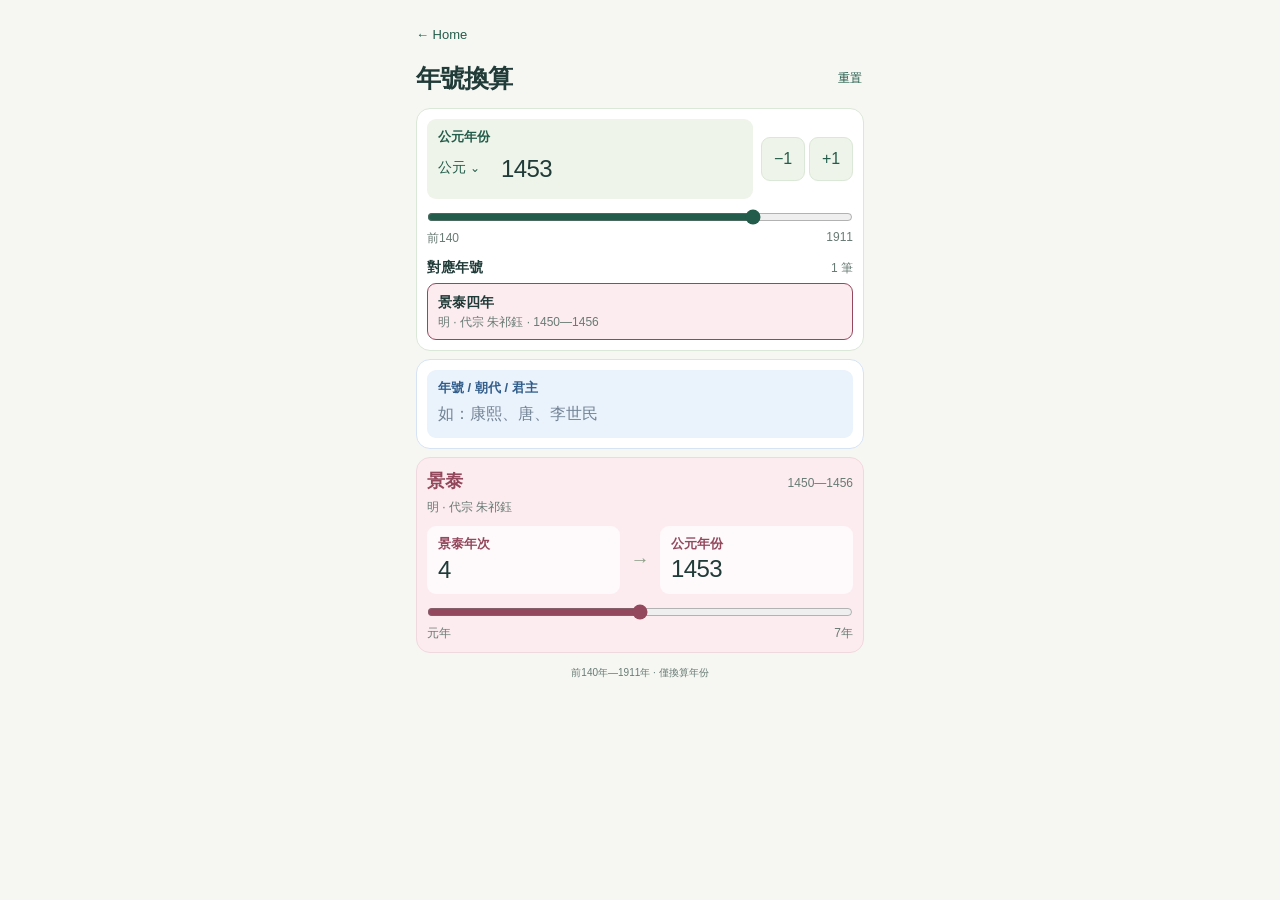
==== nianhao.html @ 25a74b04 "Add toolkit home and mobile Chinese era converter" ====
<!doctype html>
<html lang="zh-Hant">
<head>
  <meta charset="utf-8">
  <meta name="viewport" content="width=device-width, initial-scale=1, viewport-fit=cover">
  <meta name="theme-color" content="#f6f7f3">
  <meta name="description" content="公元年份與中國年號雙向換算。">
  <title>年號換算 · Everyday Toolkit</title>
  <link rel="stylesheet" href="toolkit.css">
  <script src="nianhao-data.js" defer></script>
  <script src="nianhao.js" defer></script>
</head>
<body>
  <main class="shell era-page">
    <header>
      <nav class="page-nav"><a href="index.html" lang="en">← Home</a></nav>
      <div class="topbar"><h1>年號換算</h1><button class="clear" id="reset" type="button">重置</button></div>
    </header>
    <noscript><p>請啟用 JavaScript 以使用換算工具。</p></noscript>
    <div class="era-panels">
      <section class="panel tone-green" aria-label="公元轉年號">
        <div class="year-controls">
          <div class="field year-field"><label for="year-input">公元年份</label><div class="year-entry"><button class="period" id="period" type="button" aria-label="切換公元或公元前">公元</button><input id="year-input" value="1453" inputmode="numeric" autocomplete="off" aria-label="年份" aria-describedby="year-status"></div></div>
          <div class="stepper"><button id="previous-year" type="button" aria-label="前一年">−1</button><button id="next-year" type="button" aria-label="後一年">+1</button></div>
        </div>
        <p class="status" id="year-status" role="status"></p>
        <input class="range" id="year-slider" type="range" min="-139" max="1911" step="1" value="1453" aria-label="選擇公元年份">
        <div class="range-labels"><span>前140</span><span>1911</span></div>
        <div class="section-label"><h2>對應年號</h2><span id="year-count"></span></div>
        <div class="result-list year-results" id="year-results" aria-live="polite"></div>
      </section>
      <section class="panel tone-blue" aria-label="搜尋年號">
        <div class="field search-field"><label for="era-search">年號 / 朝代 / 君主</label><div class="search-entry"><input id="era-search" type="search" placeholder="如：康熙、唐、李世民" autocomplete="off" spellcheck="false" aria-controls="search-results"><button class="search-clear" id="search-clear" type="button" aria-label="清除搜尋" hidden>×</button></div></div>
        <div class="search-summary" id="search-summary" role="status"></div>
        <div class="result-list search-results" id="search-results" hidden></div>
      </section>
      <section class="panel tone-orange" id="era-detail" aria-label="年號轉公元" hidden>
        <div class="detail-heading"><h2 id="detail-name"></h2><span id="detail-range"></span></div>
        <p class="detail-meta" id="detail-meta"></p>
        <div id="detail-conversion">
          <div class="pair-grid">
            <div class="field"><label for="era-number" id="era-number-label">年次</label><input id="era-number" inputmode="numeric" autocomplete="off" aria-describedby="era-status"></div>
            <span class="direction" aria-hidden="true">→</span>
            <div class="field output-field"><span class="output-label">公元年份</span><output id="era-output" for="era-number era-slider" aria-live="polite"></output></div>
          </div>
          <p class="status" id="era-status" role="status"></p>
          <input class="range" id="era-slider" type="range" min="1" max="7" value="4" aria-label="選擇年號年次">
          <div class="range-labels"><span id="era-min"></span><span id="era-max"></span></div>
        </div>
        <p class="no-era-note" id="no-era-note" hidden></p>
      </section>
    </div>
    <footer>前140年—1911年 · 僅換算年份</footer>
  </main>
</body>
</html>
---- toolkit.css ----
:root { color-scheme: light; --paper: #f6f7f3; --ink: #203b38; --green: #235c4b; --muted: #687a74; --line: #e0e7df; }
    * { box-sizing: border-box; }
    body { margin: 0; background: var(--paper); color: var(--ink); font-family: -apple-system, BlinkMacSystemFont, "Segoe UI", sans-serif; -webkit-font-smoothing: antialiased; }
    button, input { font: inherit; }
    [hidden] { display: none !important; }
    a { color: var(--green); text-decoration: none; -webkit-tap-highlight-color: transparent; }
    a:focus-visible { outline: 2px solid #6c987b; outline-offset: 3px; }
    button { cursor: pointer; touch-action: manipulation; -webkit-tap-highlight-color: transparent; }
    button:focus-visible, input:focus-visible { outline: 2px solid #6c987b; outline-offset: 3px; }
    .shell { width: 100%; max-width: 480px; margin: 0 auto; padding: max(12px, env(safe-area-inset-top)) 16px max(12px, env(safe-area-inset-bottom)); }
    .topbar { display: flex; align-items: center; justify-content: space-between; gap: 10px; }
    h1 { margin: 0; font-size: 25px; line-height: 1.2; font-weight: 650; letter-spacing: -.035em; }
    .clear { flex-shrink: 0; min-height: 44px; padding: 0 2px 0 8px; border: 0; background: none; color: var(--green); font-size: 12px; }
    .intro { margin: 2px 0 14px; color: var(--muted); font-size: 12px; line-height: 18px; }
    .pairs { display: grid; gap: 8px; }
    .pair { margin: 0; padding: 8px; background: #fff; border: 1px solid var(--line); border-radius: 14px; }
    .pair:nth-child(1) { --tint: #eef4e9; --green: #235c4b; --line: #dbe7d7; }
    .pair:nth-child(2) { --tint: #fff0df; --green: #8b501b; --line: #f2dfc6; }
    .pair:nth-child(3) { --tint: #eaf2fc; --green: #315d8b; --line: #d6e3f4; }
    .pair:nth-child(4) { --tint: #fcecef; --green: #93485d; --line: #f0d8df; }
    .pair:nth-child(5) { --tint: #f1ecfb; --green: #715397; --line: #e3d9f1; }
    .pair:nth-child(6) { --tint: #e5f5f4; --green: #236b70; --line: #cce7e5; }
    .pair-grid { display: grid; grid-template-columns: minmax(0, 1fr) 32px minmax(0, 1fr); align-items: center; gap: 4px; }
    .field { min-width: 0; padding: 6px 10px; background: var(--tint); border: 1px solid transparent; border-radius: 9px; }
    .field:focus-within { border-color: var(--green); }
    .field label { display: block; color: var(--green); font-size: 12px; font-weight: 600; line-height: 16px; }
    .field label span { color: var(--muted); font-weight: 400; }
    input { display: block; width: 100%; min-width: 0; height: 28px; border: 0; border-radius: 3px; padding: 1px 0 0; background: transparent; color: var(--ink); font-size: 23px; line-height: 27px; letter-spacing: -.025em; font-variant-numeric: tabular-nums; }
    input::placeholder { color: #aebcab; }
    input[aria-invalid="true"] { color: #a24932; }
    .direction { color: #8c9f87; text-align: center; font-size: 19px; }
    .sign { display: block; width: 32px; min-height: 44px; padding: 0; border: 0; border-radius: 7px; background: none; color: var(--green); font-size: 20px; }
    .temperature .direction { font-size: 14px; line-height: 14px; }
    .status { margin: 6px 2px 0; font-size: 11px; line-height: 1.35; color: #a24932; }
    .status:empty { display: none; }
    footer { margin-top: 12px; color: var(--muted); text-align: center; font-size: 10px; line-height: 16px; }
    noscript p { padding: 12px; background: #fff0e5; border-radius: 10px; font-size: 13px; }
    @media (max-width: 350px) { .shell { padding-left: 12px; padding-right: 12px; } h1 { font-size: 23px; } input { font-size: 18px; } .field { padding-left: 8px; padding-right: 8px; } }
    @media (max-height: 640px) { .pair { padding: 5px; } .pairs { gap: 6px; } .intro { margin-bottom: 8px; } footer { margin-top: 4px; } }

    .page-nav { display: flex; min-height: 44px; align-items: center; }
    .page-nav a { display: inline-flex; align-items: center; min-height: 44px; font-size: 13px; }
    .tone-green { --tint: #eef4e9; --green: #235c4b; --line: #dbe7d7; }
    .tone-blue { --tint: #eaf2fc; --green: #315d8b; --line: #d6e3f4; }
    .tone-orange { --tint: #fff0df; --green: #8b501b; --line: #f2dfc6; }
    .tone-pink { --tint: #fcecef; --green: #93485d; --line: #f0d8df; }
    .tone-purple { --tint: #f1ecfb; --green: #715397; --line: #e3d9f1; }
    .tone-teal { --tint: #e5f5f4; --green: #236b70; --line: #cce7e5; }
    .home-header { padding: 20px 0 22px; }
    .tool-list { display: grid; gap: 10px; }
    .tool-card { display: flex; align-items: center; gap: 12px; padding: 12px; background: #fff; border: 1px solid var(--line); border-radius: 14px; }
    .tool-card:active { background: var(--tint); }
    .tool-symbol { display: grid; place-items: center; flex: 0 0 52px; height: 56px; border-radius: 9px; background: var(--tint); font-size: 26px; }
    .tool-copy { display: grid; gap: 5px; min-width: 0; }
    .tool-copy strong { color: var(--ink); font-size: 17px; font-weight: 600; letter-spacing: -.025em; }
    .tool-copy > span { color: var(--muted); font-size: 12px; line-height: 1.5; }
    .tool-arrow { margin-left: auto; font-size: 20px; }
    .era-panels { display: grid; gap: 8px; margin-top: 8px; }
    .panel { min-width: 0; padding: 10px; border: 1px solid var(--line); border-radius: 14px; background: #fff; }
    .era-page h2 { margin: 0; font-size: 14px; font-weight: 600; line-height: 1.5; }
    .year-controls { display: flex; align-items: center; gap: 8px; }
    .year-field { flex: 1; }
    .year-entry, .search-entry { display: flex; align-items: center; gap: 8px; }
    .era-page .field { padding: 8px 10px; }
    .era-page .field label, .output-label { font-size: 13px; line-height: 18px; }
    .era-page input:not([type="range"]) { height: 32px; font-size: 24px; }
    .period { flex-shrink: 0; min-width: 55px; min-height: 44px; padding: 0; color: var(--green); border: 0; background: none; text-align: left; font-size: 14px; }
    .period::after { content: '⌄'; margin-left: 4px; font-size: 12px; }
    .stepper { display: flex; gap: 4px; }
    .stepper button { width: 44px; min-height: 44px; padding: 0; background: var(--tint); color: var(--green); border: 1px solid var(--line); border-radius: 9px; font-size: 16px; }
    button:disabled { opacity: .35; cursor: default; }
    input.range { width: 100%; height: 36px; margin: 0; padding: 0; accent-color: var(--green); cursor: pointer; }
    .range-labels { display: flex; justify-content: space-between; gap: 10px; margin-top: -5px; color: var(--muted); font-size: 12px; }
    .section-label, .detail-heading { display: flex; align-items: baseline; justify-content: space-between; gap: 10px; }
    .section-label { margin: 10px 0 5px; }
    .section-label > span, .detail-heading > span { color: var(--muted); font-size: 12px; }
    .result-list { display: grid; gap: 4px; overflow-y: auto; overscroll-behavior: contain; scrollbar-width: thin; }
    .year-results { max-height: 164px; }
    .result-row { width: 100%; min-height: 52px; padding: 8px 10px; text-align: left; background: var(--tint); color: var(--ink); border: 1px solid transparent; border-radius: 9px; }
    .result-row[aria-pressed="true"] { border-color: var(--green); }
    .result-row strong { display: block; font-size: 14px; font-weight: 600; line-height: 1.5; }
    .result-row small { display: block; color: var(--muted); font-size: 12px; line-height: 1.5; overflow-wrap: anywhere; }
    .era-page .search-field input { font-size: 16px; letter-spacing: 0; }
    .search-field input::placeholder { color: #738496; }
    .search-field input::-webkit-search-cancel-button { display: none; }
    .search-clear { flex: 0 0 44px; min-height: 44px; margin: -6px -8px -6px 0; border: 0; background: none; color: var(--green); font-size: 23px; }
    .search-summary { color: var(--muted); font-size: 12px; line-height: 18px; }
    .search-summary:not(:empty) { margin: 8px 2px 5px; }
    .search-results { max-height: 176px; }
    .detail-heading h2 { color: var(--green); font-size: 18px; }
    #era-detail { background: var(--tint); }
    #era-detail .field { background: rgba(255, 255, 255, .7); }
    .detail-meta { margin: 3px 0 10px; color: var(--muted); font-size: 12px; line-height: 1.5; }
    .output-label { display: block; color: var(--green); font-weight: 600; }
    .output-field output { display: block; min-height: 32px; font-size: 24px; line-height: 32px; letter-spacing: -.025em; font-variant-numeric: tabular-nums; }
    .empty, .no-era-note { margin: 0; padding: 9px 2px; font-size: 13px; color: var(--muted); line-height: 1.5; }
    @media (max-width: 350px) {
      .tool-card { gap: 9px; }
      .tool-copy strong { font-size: 16px; }
      .stepper { flex-direction: column; gap: 2px; }
      .stepper button { min-height: 44px; }
      .era-page input:not([type="range"]), .output-field output { font-size: 22px; }
      .era-page .search-field input { font-size: 16px; }
    }
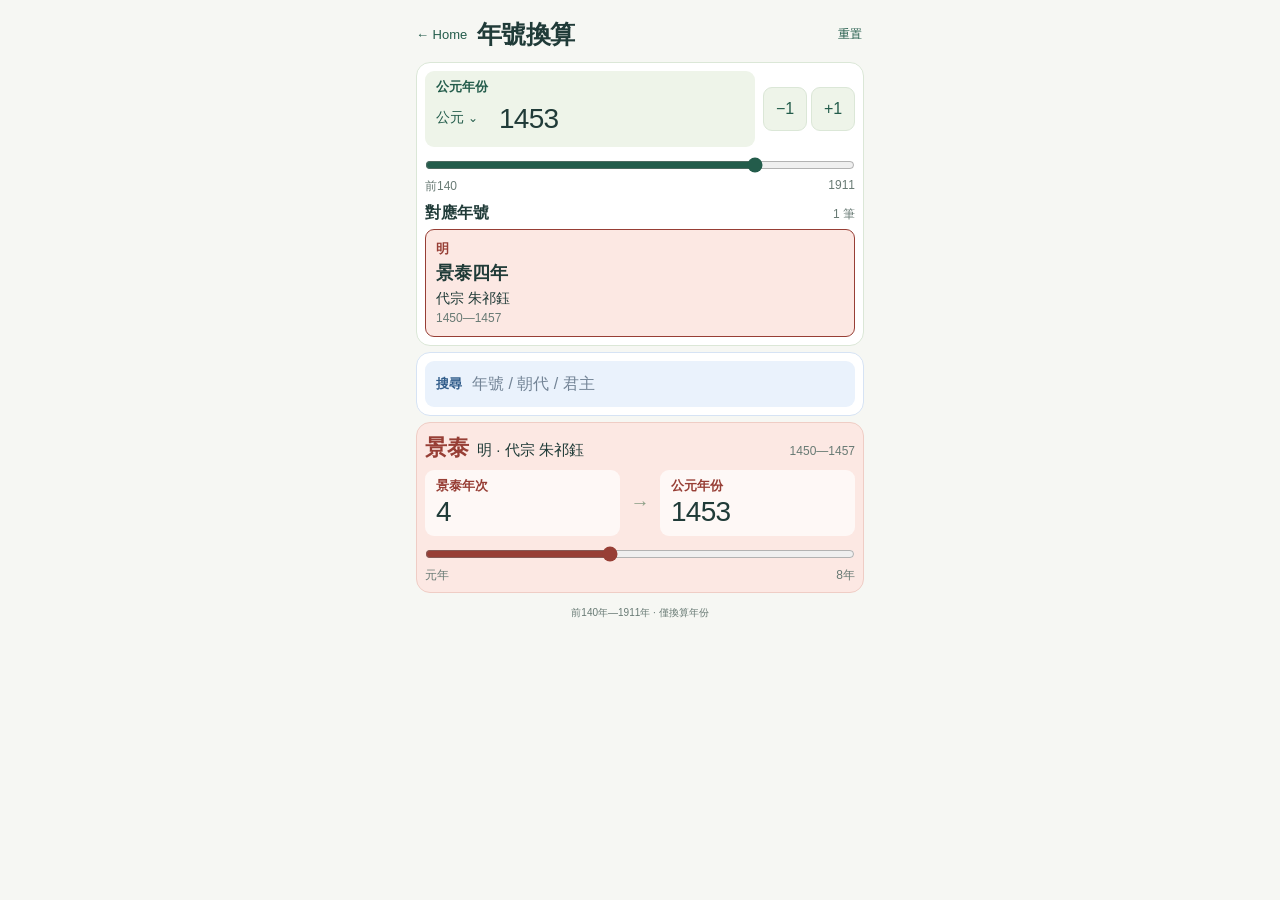
==== commit 71045c42: "Compact mobile era lookup layout" ====
--- a/nianhao.html
+++ b/nianhao.html
@@ -13,8 +13,7 @@
 <body>
   <main class="shell era-page">
     <header>
-      <nav class="page-nav"><a href="index.html" lang="en">← Home</a></nav>
-      <div class="topbar"><h1>年號換算</h1><button class="clear" id="reset" type="button">重置</button></div>
+      <div class="topbar"><nav class="page-nav"><a href="index.html" lang="en">← Home</a></nav><h1>年號換算</h1><button class="clear" id="reset" type="button">重置</button></div>
     </header>
     <noscript><p>請啟用 JavaScript 以使用換算工具。</p></noscript>
     <div class="era-panels">
@@ -30,12 +29,12 @@
         <div class="result-list year-results" id="year-results" aria-live="polite"></div>
       </section>
       <section class="panel tone-blue" aria-label="搜尋年號">
-        <div class="field search-field"><label for="era-search">年號 / 朝代 / 君主</label><div class="search-entry"><input id="era-search" type="search" placeholder="如：康熙、唐、李世民" autocomplete="off" spellcheck="false" aria-controls="search-results"><button class="search-clear" id="search-clear" type="button" aria-label="清除搜尋" hidden>×</button></div></div>
+        <div class="field search-field"><label for="era-search">搜尋</label><div class="search-entry"><input id="era-search" type="search" placeholder="年號 / 朝代 / 君主" autocomplete="off" spellcheck="false" aria-controls="search-results"><button class="search-clear" id="search-clear" type="button" aria-label="清除搜尋" hidden>×</button></div></div>
         <div class="search-summary" id="search-summary" role="status"></div>
         <div class="result-list search-results" id="search-results" hidden></div>
       </section>
       <section class="panel tone-orange" id="era-detail" aria-label="年號轉公元" hidden>
-        <div class="detail-heading"><h2 id="detail-name"></h2><span id="detail-range"></span></div>
+        <div class="detail-heading"><h2 id="detail-name"></h2><span id="detail-ruler"></span><span id="detail-range"></span></div>
         <p class="detail-meta" id="detail-meta"></p>
         <div id="detail-conversion">
           <div class="pair-grid">
--- a/toolkit.css
+++ b/toolkit.css
@@ -46,6 +46,12 @@
     .tone-pink { --tint: #fcecef; --green: #93485d; --line: #f0d8df; }
     .tone-purple { --tint: #f1ecfb; --green: #715397; --line: #e3d9f1; }
     .tone-teal { --tint: #e5f5f4; --green: #236b70; --line: #cce7e5; }
+    .tone-wood { --tint: #eaf3e6; --green: #38613c; --line: #d2e4cc; }
+    .tone-fire { --tint: #fce8e3; --green: #973e35; --line: #efcdc5; }
+    .tone-earth { --tint: #fbf1d5; --green: #806019; --line: #eadcb2; }
+    .tone-metal { --tint: #f7f5ee; --green: #655f4e; --line: #dfdbce; }
+    .tone-water { --tint: #e3e8ed; --green: #394b5b; --line: #c9d2dc; }
+    .tone-water-violet { --tint: #eee5f0; --green: #66516f; --line: #dccce1; }
     .home-header { padding: 20px 0 22px; }
     .tool-list { display: grid; gap: 10px; }
     .tool-card { display: flex; align-items: center; gap: 12px; padding: 12px; background: #fff; border: 1px solid var(--line); border-radius: 14px; }
@@ -55,15 +61,16 @@
     .tool-copy strong { color: var(--ink); font-size: 17px; font-weight: 600; letter-spacing: -.025em; }
     .tool-copy > span { color: var(--muted); font-size: 12px; line-height: 1.5; }
     .tool-arrow { margin-left: auto; font-size: 20px; }
-    .era-panels { display: grid; gap: 8px; margin-top: 8px; }
-    .panel { min-width: 0; padding: 10px; border: 1px solid var(--line); border-radius: 14px; background: #fff; }
-    .era-page h2 { margin: 0; font-size: 14px; font-weight: 600; line-height: 1.5; }
+    .era-page .topbar h1 { flex: 1; }
+    .era-panels { display: grid; gap: 6px; margin-top: 6px; }
+    .panel { min-width: 0; padding: 8px; border: 1px solid var(--line); border-radius: 14px; background: #fff; }
+    .era-page h2 { margin: 0; font-size: 16px; font-weight: 600; line-height: 1.5; }
     .year-controls { display: flex; align-items: center; gap: 8px; }
     .year-field { flex: 1; }
     .year-entry, .search-entry { display: flex; align-items: center; gap: 8px; }
-    .era-page .field { padding: 8px 10px; }
+    .era-page .field { padding: 6px 10px; }
     .era-page .field label, .output-label { font-size: 13px; line-height: 18px; }
-    .era-page input:not([type="range"]) { height: 32px; font-size: 24px; }
+    .era-page input:not([type="range"]) { height: 34px; font-size: 28px; line-height: 32px; }
     .period { flex-shrink: 0; min-width: 55px; min-height: 44px; padding: 0; color: var(--green); border: 0; background: none; text-align: left; font-size: 14px; }
     .period::after { content: '⌄'; margin-left: 4px; font-size: 12px; }
     .stepper { display: flex; gap: 4px; }
@@ -72,33 +79,43 @@
     input.range { width: 100%; height: 36px; margin: 0; padding: 0; accent-color: var(--green); cursor: pointer; }
     .range-labels { display: flex; justify-content: space-between; gap: 10px; margin-top: -5px; color: var(--muted); font-size: 12px; }
     .section-label, .detail-heading { display: flex; align-items: baseline; justify-content: space-between; gap: 10px; }
-    .section-label { margin: 10px 0 5px; }
+    .section-label { margin: 6px 0 4px; }
     .section-label > span, .detail-heading > span { color: var(--muted); font-size: 12px; }
     .result-list { display: grid; gap: 4px; overflow-y: auto; overscroll-behavior: contain; scrollbar-width: thin; }
-    .year-results { max-height: 164px; }
-    .result-row { width: 100%; min-height: 52px; padding: 8px 10px; text-align: left; background: var(--tint); color: var(--ink); border: 1px solid transparent; border-radius: 9px; }
+    .year-results { grid-template-columns: repeat(2, minmax(0, 1fr)); gap: 6px; max-height: 220px; max-height: clamp(110px, calc(100svh - 480px), 220px); align-items: stretch; }
+    .year-results > :only-child, .year-results > .empty { grid-column: 1 / -1; }
+    .result-row { width: 100%; min-width: 0; min-height: 52px; padding: 9px 10px; text-align: left; background: var(--tint); color: var(--ink); border: 1px solid var(--line); border-radius: 9px; overflow-wrap: anywhere; }
     .result-row[aria-pressed="true"] { border-color: var(--green); }
-    .result-row strong { display: block; font-size: 14px; font-weight: 600; line-height: 1.5; }
+    .result-dynasty { display: block; color: var(--green); font-size: 13px; font-weight: 600; line-height: 1.5; }
+    .result-row strong { display: block; margin: 2px 0; font-size: 18px; font-weight: 650; line-height: 1.4; }
+    .result-ruler { display: block; font-size: 14px; line-height: 1.5; }
     .result-row small { display: block; color: var(--muted); font-size: 12px; line-height: 1.5; overflow-wrap: anywhere; }
-    .era-page .search-field input { font-size: 16px; letter-spacing: 0; }
+    .era-page .search-field { display: flex; align-items: center; gap: 10px; padding-top: 0; padding-bottom: 0; min-height: 44px; }
+    .search-field label { flex-shrink: 0; }
+    .search-entry { flex: 1; min-width: 0; gap: 4px; }
+    .era-page .search-field input { height: 44px; font-size: 16px; letter-spacing: 0; }
     .search-field input::placeholder { color: #738496; }
     .search-field input::-webkit-search-cancel-button { display: none; }
     .search-clear { flex: 0 0 44px; min-height: 44px; margin: -6px -8px -6px 0; border: 0; background: none; color: var(--green); font-size: 23px; }
     .search-summary { color: var(--muted); font-size: 12px; line-height: 18px; }
     .search-summary:not(:empty) { margin: 8px 2px 5px; }
-    .search-results { max-height: 176px; }
-    .detail-heading h2 { color: var(--green); font-size: 18px; }
+    .search-results { max-height: 240px; }
+    .detail-heading { justify-content: flex-start; flex-wrap: wrap; gap: 2px 8px; margin-bottom: 6px; }
+    .detail-heading h2 { color: var(--green); font-size: 22px; overflow-wrap: anywhere; }
+    #detail-ruler { color: var(--ink); font-size: 15px; }
+    #detail-range { margin-left: auto; white-space: nowrap; }
     #era-detail { background: var(--tint); }
     #era-detail .field { background: rgba(255, 255, 255, .7); }
-    .detail-meta { margin: 3px 0 10px; color: var(--muted); font-size: 12px; line-height: 1.5; }
+    .detail-meta { margin: 0 0 6px; color: var(--muted); font-size: 12px; line-height: 1.5; }
+    .detail-meta:empty { display: none; }
     .output-label { display: block; color: var(--green); font-weight: 600; }
-    .output-field output { display: block; min-height: 32px; font-size: 24px; line-height: 32px; letter-spacing: -.025em; font-variant-numeric: tabular-nums; }
+    .output-field output { display: block; min-height: 34px; font-size: 28px; line-height: 34px; letter-spacing: -.025em; font-variant-numeric: tabular-nums; }
     .empty, .no-era-note { margin: 0; padding: 9px 2px; font-size: 13px; color: var(--muted); line-height: 1.5; }
     @media (max-width: 350px) {
       .tool-card { gap: 9px; }
       .tool-copy strong { font-size: 16px; }
       .stepper { flex-direction: column; gap: 2px; }
       .stepper button { min-height: 44px; }
-      .era-page input:not([type="range"]), .output-field output { font-size: 22px; }
+      .era-page input:not([type="range"]), .output-field output { font-size: 26px; }
       .era-page .search-field input { font-size: 16px; }
     }
